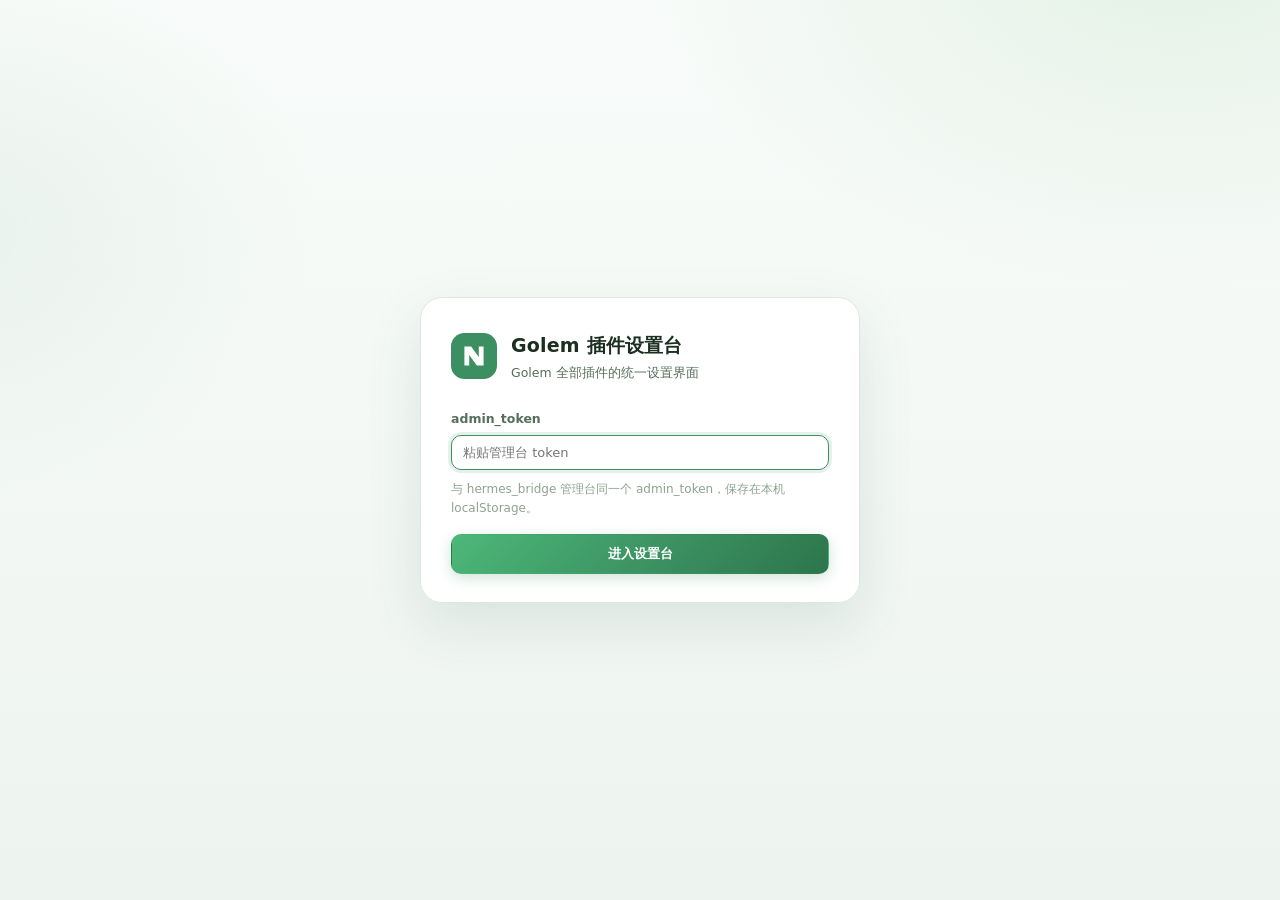
==== plugins/hermes_bridge/ui/golem.html @ 7a0e69f2 "✨ feat(hermes_bridge): 新增 Golem 插件设置台，重做档案页并支持查看群成员 - /ui/golem.html：全部插件的表单化设置；键级 splice 写盘，注释/顺序/未" ====
<!DOCTYPE html>
<html lang="zh-CN">
<head>
  <meta charset="utf-8" />
  <meta name="viewport" content="width=device-width, initial-scale=1" />
  <meta name="theme-color" content="#f5f9f6" />
  <meta name="color-scheme" content="light" />
  <title>Golem 插件设置台</title>
  <link rel="icon" href="data:image/svg+xml,%3Csvg xmlns='http://www.w3.org/2000/svg' viewBox='0 0 32 32'%3E%3Crect width='32' height='32' rx='8' fill='%233b8f60'/%3E%3Cpath d='M9 23V9h5l5 7V9h4v14h-5l-5-7v7z' fill='%23e8f6ec'/%3E%3C/svg%3E" />
  <link rel="stylesheet" href="golem.css" />
</head>
<body>
  <div id="login" class="login hidden">
    <div class="login-card">
      <div class="login-brand">
        <svg class="logo" viewBox="0 0 48 48" aria-hidden="true"><rect width="48" height="48" rx="14" fill="#3b8f60"/><path d="M14 34V14h7l8 11V14h5v20h-7l-8-11v11z" fill="#fff"/></svg>
        <div>
          <h1>Golem 插件设置台</h1>
          <p id="login-listen">Golem 全部插件的统一设置界面</p>
        </div>
      </div>
      <form id="login-form" class="login-form" autocomplete="off">
        <label>
          admin_token
          <input id="login-token" type="password" placeholder="粘贴管理台 token" required spellcheck="false" autofocus />
        </label>
        <p class="login-hint">与 hermes_bridge 管理台同一个 admin_token，保存在本机 localStorage。</p>
        <div id="login-error" class="login-error hidden"></div>
        <button type="submit" class="btn primary block" id="btn-login">进入设置台</button>
      </form>
    </div>
  </div>

  <div id="app" class="app hidden">
    <header class="top">
      <div class="brand">
        <svg class="logo sm" viewBox="0 0 48 48" aria-hidden="true"><rect width="48" height="48" rx="14" fill="#3b8f60"/><path d="M14 34V14h7l8 11V14h5v20h-7l-8-11v11z" fill="#fff"/></svg>
        <div>
          <div class="t1">Golem 插件设置台</div>
          <div class="t2">Golem 全部插件的统一设置 · 由 hermes_bridge 提供入口，停用它本页不可用</div>
        </div>
      </div>
      <div class="top-actions">
        <span id="cfg-path" class="cfg-path" title="配置文件路径">—</span>
        <button type="button" class="btn ghost" id="btn-groups">群与联系人</button>
        <a class="btn ghost" href="/ui/" target="_blank" rel="noopener">hermes_bridge 管理台 ↗</a>
        <button type="button" class="btn ghost" id="btn-logout" title="清除本机保存的 token">退出</button>
      </div>
    </header>

    <div id="banner" class="banner hidden">
      <span id="banner-text"></span>
      <button type="button" class="btn sm" id="banner-btn" hidden>重新载入</button>
      <button type="button" class="banner-x" id="banner-close" aria-label="关闭">×</button>
    </div>

    <div class="body">
      <aside class="pside">
        <div class="pside-head">
          <input id="plugin-q" class="pside-q" type="search" placeholder="搜索插件…" aria-label="搜索插件" spellcheck="false" />
          <div id="chips-filter" class="chips-filter">
            <div class="fg" role="group" aria-label="按启用状态筛选">
              <button type="button" class="fchip active" data-group="state" data-filter="all">全部</button>
              <button type="button" class="fchip" data-group="state" data-filter="on">启用</button>
              <button type="button" class="fchip" data-group="state" data-filter="off">停用</button>
              <button type="button" class="fchip" data-group="state" data-filter="miss">缺 exe</button>
            </div>
            <div class="fg" role="group" aria-label="按权限模式筛选">
              <button type="button" class="fchip active" data-group="mode" data-filter="all">全部</button>
              <button type="button" class="fchip" data-group="mode" data-filter="black">黑名单</button>
              <button type="button" class="fchip" data-group="mode" data-filter="white">白名单</button>
            </div>
          </div>
        </div>
        <nav id="chips" class="chips" aria-label="插件列表"></nav>
      </aside>

      <main id="main">
        <section id="form-view" class="view">
          <div id="form-head" class="phead"></div>
          <div id="form-body" class="pbody"></div>
        </section>

        <section id="raw-view" class="view hidden">
          <div id="raw-head" class="phead"></div>
          <div class="raw-wrap">
            <textarea id="raw-text" spellcheck="false" wrap="off"></textarea>
            <p class="raw-hint">整段原文：增删键 / 数组元素只能用这里。保存同样走「只替换本段字节」，不影响其它段。</p>
          </div>
        </section>
      </main>
    </div>


    <footer class="savebar" id="savebar">
      <div class="sb-left">
        <span id="sb-plugin" class="sb-plugin">—</span>
        <span id="sb-dirty" class="sb-dirty">无改动</span>
        <span id="sb-note" class="sb-note"></span>
      </div>
      <div class="sb-right">
        <button type="button" class="btn ghost" id="btn-discard">放弃改动</button>
        <button type="button" class="btn primary" id="btn-save" disabled>保存</button>
      </div>
    </footer>

    <div id="groups" class="gview hidden" role="dialog" aria-modal="true" aria-labelledby="groups-title">
      <div class="gview-head">
        <div>
          <h2 id="groups-title">群与联系人</h2>
          <p id="groups-meta" class="gview-meta">来自 host 的缓存快照</p>
        </div>
        <div class="gview-actions">
          <input id="gsearch" class="gsearch" type="search" placeholder="搜索群名 / 群 ID / 成员" />
          <button type="button" class="btn ghost" id="groups-close">关闭</button>
        </div>
      </div>
      <div class="gview-body">
        <aside id="glist" class="glist"></aside>
        <div id="gdetail" class="gdetail"></div>
      </div>
    </div>

    <div id="toast" class="toast hidden"></div>
  </div>

  <script src="golem-schema.js"></script>
  <script src="golem.js"></script>
</body>
</html>
---- plugins/hermes_bridge/ui/golem.css ----
/* Golem 插件设置台 —— 独立版式，不复用管理台侧栏。
   配色与 hermes_bridge 管理台同一套绿，结构是「顶栏 + 左侧插件列表 + 右侧内容」，
   两个滚动区互相独立：左侧列表固定在视口内滚，右侧换插件后从头显示。 */
:root {
  color-scheme: light;
  --bg: #f5f9f6;
  --bg2: #eef4f0;
  --panel: #ffffff;
  --card: rgba(255, 255, 255, 0.94);
  --line: #dce8df;
  --line2: #c8d9cc;
  --text: #1a2e22;
  --dim: #566e5c;
  --faint: #8da392;
  --accent: #3b8f60;
  --accent2: #2d754c;
  --accent-bright: #4cb878;
  --accent-soft: rgba(59, 143, 96, 0.12);
  --accent-soft2: rgba(59, 143, 96, 0.06);
  --ok: #2d8a52;
  --ok-soft: rgba(45, 138, 82, 0.1);
  --bad: #c4564a;
  --bad-soft: rgba(196, 86, 74, 0.1);
  --warn: #c48828;
  --warn-soft: rgba(196, 136, 40, 0.12);
  --r: 16px;
  --rs: 10px;
  --font: "Inter", "Segoe UI", system-ui, -apple-system, "PingFang SC", "Microsoft YaHei", sans-serif;
  --mono: "JetBrains Mono", "Cascadia Code", ui-monospace, Consolas, monospace;
  --grad: linear-gradient(135deg, #4cb878 0%, #3b8f60 58%, #2d754c 100%);
  --shadow-sm: 0 2px 8px rgba(36, 95, 62, 0.05);
  --shadow-md: 0 8px 24px rgba(36, 95, 62, 0.07);
  --shadow-lg: 0 20px 56px rgba(36, 95, 62, 0.12);
  --savebar-h: 68px;
}

::selection { background: var(--accent-soft); color: var(--text); }
* { box-sizing: border-box; margin: 0; padding: 0; }
*, *:focus-visible { outline: none; }
:focus-visible { box-shadow: 0 0 0 3px var(--accent-soft); border-color: var(--accent) !important; }

html, body { height: 100%; }
body {
  font-family: var(--font);
  font-size: 14px;
  line-height: 1.6;
  color: var(--text);
  background:
    radial-gradient(ellipse 900px 600px at 92% -8%, rgba(140, 200, 150, 0.2), transparent 60%),
    radial-gradient(ellipse 700px 500px at -5% 25%, rgba(100, 170, 130, 0.1), transparent 55%),
    linear-gradient(180deg, #f8fbf9 0%, var(--bg) 40%, #edf3ef 100%);
  -webkit-font-smoothing: antialiased;
}
.hidden { display: none !important; }
code, pre, textarea, .mono { font-family: var(--mono); }

/* ---------- 登录 ---------- */
.login {
  min-height: 100%;
  display: grid;
  place-items: center;
  padding: 24px;
}
.login-card {
  width: min(440px, 100%);
  background: var(--card);
  border: 1px solid var(--line);
  border-radius: 22px;
  padding: 32px 30px 28px;
  box-shadow: var(--shadow-lg);
  backdrop-filter: blur(12px);
}
.login-brand { display: flex; gap: 14px; align-items: center; margin-bottom: 26px; }
.login-brand h1 { font-size: 19px; letter-spacing: 0.01em; }
.login-brand p { color: var(--dim); font-size: 12.5px; margin-top: 2px; }
.logo { width: 46px; height: 46px; flex: none; }
.logo.sm { width: 38px; height: 38px; border-radius: 11px; }
.login-form label { display: block; font-size: 12.5px; color: var(--dim); font-weight: 600; }
.login-form input {
  width: 100%;
  margin-top: 6px;
  padding: 11px 13px;
  border: 1px solid var(--line2);
  border-radius: var(--rs);
  background: #fff;
  font-size: 13.5px;
}
.login-hint { color: var(--faint); font-size: 12px; margin: 10px 0 16px; }
.login-error {
  background: var(--bad-soft);
  color: #943a2e;
  border-radius: var(--rs);
  padding: 9px 12px;
  font-size: 12.5px;
  margin-bottom: 14px;
}

/* ---------- 通用控件 ---------- */
.btn {
  display: inline-flex;
  align-items: center;
  justify-content: center;
  gap: 6px;
  height: 34px;
  padding: 0 14px;
  border-radius: var(--rs);
  border: 1px solid transparent;
  background: transparent;
  color: var(--dim);
  font-family: inherit;
  font-size: 13px;
  font-weight: 600;
  cursor: pointer;
  text-decoration: none;
  white-space: nowrap;
  transition: background 0.14s, color 0.14s, border-color 0.14s;
}
.btn:hover { background: var(--accent-soft2); color: var(--accent2); }
.btn.ghost { border-color: var(--line); background: rgba(255, 255, 255, 0.7); }
.btn.ghost:hover { border-color: var(--line2); background: #fff; color: var(--accent2); }
.btn.primary {
  background: var(--grad);
  color: #fff;
  box-shadow: 0 4px 14px rgba(59, 143, 96, 0.24);
}
.btn.primary:hover { filter: brightness(1.05); color: #fff; }
.btn.primary:disabled {
  background: #dde8e1;
  color: #9ab0a2;
  box-shadow: none;
  cursor: not-allowed;
  filter: none;
}
.btn.sm { height: 28px; padding: 0 10px; font-size: 12.5px; border-radius: 8px; }
.btn.block { width: 100%; height: 40px; }

input[type="text"], input[type="password"], input[type="url"], input[type="number"],
input[type="search"], select, textarea {
  width: 100%;
  padding: 9px 11px;
  border: 1px solid var(--line2);
  border-radius: var(--rs);
  background: #fff;
  color: var(--text);
  font-family: inherit;
  font-size: 13px;
  transition: border-color 0.14s;
}
input:disabled, select:disabled, textarea:disabled {
  background: #f4f8f5;
  color: var(--faint);
  cursor: not-allowed;
}
input.dirty, select.dirty, textarea.dirty {
  border-color: var(--accent-bright);
  background: #f7fdf9;
}
input.bad, select.bad, textarea.bad { border-color: var(--bad); background: #fdf7f6; }

/* ---------- 顶栏 ---------- */
.app {
  height: 100vh;
  display: flex;
  flex-direction: column;
  padding-bottom: var(--savebar-h);
}
.top {
  position: sticky;
  top: 0;
  z-index: 20;
  display: flex;
  align-items: center;
  gap: 18px;
  padding: 14px 26px;
  background: rgba(250, 253, 251, 0.88);
  border-bottom: 1px solid var(--line);
  backdrop-filter: blur(14px);
}
.brand { display: flex; align-items: center; gap: 12px; min-width: 0; }
.brand .t1 { font-size: 15.5px; font-weight: 700; letter-spacing: 0.01em; }
.brand .t2 { font-size: 11.5px; color: var(--faint); }
.top-actions { margin-left: auto; display: flex; align-items: center; gap: 8px; min-width: 0; }
.cfg-path {
  font-family: var(--mono);
  font-size: 11.5px;
  color: var(--faint);
  max-width: 360px;
  overflow: hidden;
  text-overflow: ellipsis;
  white-space: nowrap;
  direction: rtl;
  text-align: right;
  padding-right: 4px;
}

/* ---------- 横幅 ---------- */
.banner {
  display: flex;
  align-items: center;
  gap: 12px;
  margin: 14px 26px 0;
  padding: 10px 14px;
  border-radius: var(--rs);
  background: var(--bad-soft);
  border: 1px solid rgba(196, 86, 74, 0.28);
  color: #943a2e;
  font-size: 12.5px;
}
.banner.warn { background: var(--warn-soft); border-color: rgba(196, 136, 40, 0.3); color: #8a5f18; }
.banner.ok { background: var(--ok-soft); border-color: rgba(45, 138, 82, 0.26); color: var(--ok); }
.banner .btn { border-color: currentColor; color: inherit; margin-left: auto; }
.banner-x {
  border: 0; background: transparent; color: inherit; font-size: 18px;
  cursor: pointer; line-height: 1; opacity: 0.6; padding: 0 2px;
}
.banner-x:hover { opacity: 1; }

/* ---------- 主体：左插件列表 + 右内容，各自独立滚动 ---------- */
.body {
  flex: 1;
  min-height: 0;
  display: grid;
  grid-template-columns: 250px minmax(0, 1fr);
}
.pside {
  min-height: 0;
  min-width: 0;
  display: flex;
  flex-direction: column;
  border-right: 1px solid var(--line);
  background: rgba(250, 253, 251, 0.6);
}
.pside-head { padding: 12px 12px 6px; flex: none; }
.pside-q {
  width: 100%;
  padding: 7px 10px;
  border: 1px solid var(--line);
  border-radius: 9px;
  background: #fff;
  font-family: inherit;
  font-size: 12.5px;
}
.pside-q:focus-visible { border-color: var(--accent) !important; }

/* 筛选行：两组各自一排，组内可换行（232px 侧栏一行放不下 5 个按钮） */
.chips-filter {
  display: flex;
  flex-direction: column;
  gap: 4px;
  margin-top: 8px;
}
.chips-filter .fg {
  display: flex;
  flex-wrap: wrap;
  gap: 3px;
}
.fchip {
  flex: none;
  display: inline-flex;
  align-items: center;
  gap: 3px;
  height: 23px;
  padding: 0 5px;
  border: 1px solid var(--line);
  border-radius: 999px;
  background: #fff;
  color: var(--dim);
  font-family: inherit;
  font-size: 10.5px;
  font-weight: 600;
  cursor: pointer;
  white-space: nowrap;
  transition: background 0.14s, color 0.14s, border-color 0.14s;
}
.fchip:hover { border-color: var(--accent); color: var(--accent2); }
.fchip.active { background: var(--accent); border-color: var(--accent); color: #fff; }
.fchip .n { font-family: var(--mono); font-size: 9.5px; opacity: 0.7; font-weight: 500; }
.fchip.active .n { opacity: 0.9; }
.fchip.zero { opacity: 0.45; }
/* 第二组（权限模式）与第一组之间给一条细分隔，避免看成同一条筛选 */
.chips-filter .fg + .fg { padding-top: 4px; border-top: 1px dashed var(--line); }

/* 插件列表：纵向、可滚、两行一条
   第一行 圆点 + 名字 + 版本，第二行小字状态（白名单/黑名单 · 已停用 · 缺 exe）。
   单行塞不下：232px 侧栏里加两个标签就会把 reread 的名字挤到只剩一个字母。 */
.chips {
  flex: 1;
  min-height: 0;
  overflow-y: auto;
  overflow-x: hidden;
  display: flex;
  flex-direction: column;
  gap: 2px;
  padding: 4px 8px 14px;
}
.chip {
  display: grid;
  grid-template-columns: 6px minmax(0, 1fr) auto;
  grid-template-areas:
    "dot nm v"
    ".   sub sub";
  align-items: center;
  column-gap: 8px;
  row-gap: 1px;
  width: 100%;
  padding: 7px 10px;
  border: 1px solid transparent;
  border-radius: var(--rs);
  background: transparent;
  color: var(--dim);
  font-family: inherit;
  font-size: 13px;
  font-weight: 600;
  text-align: left;
  cursor: pointer;
  transition: background 0.14s, color 0.14s, border-color 0.14s;
}
.chip:hover { background: var(--accent-soft2); color: var(--accent2); }
.chip.active {
  background: #fff;
  border-color: var(--line);
  color: var(--accent2);
  font-weight: 700;
  box-shadow: var(--shadow-sm);
}
.chip .nm {
  grid-area: nm;
  overflow: hidden;
  text-overflow: ellipsis;
  white-space: nowrap;
  line-height: 1.35;
}
.chip .v {
  grid-area: v;
  font-family: var(--mono);
  font-size: 10px;
  opacity: 0.62;
  font-weight: 500;
  white-space: nowrap;
}
/* 第二行状态：小字、灰、可省略；空的话整行不占高度 */
.chip .sub {
  grid-area: sub;
  display: flex;
  flex-wrap: nowrap;
  align-items: center;
  gap: 0 3px;
  min-height: 0;
  font-size: 10.5px;
  font-weight: 500;
  color: var(--faint);
  line-height: 1.5;
  overflow: hidden;
  white-space: nowrap;
  text-overflow: ellipsis;
}
.chip .sub:empty { display: none; }
.chip .sub .sep { opacity: 0.4; padding: 0 1px; }
.chip .st.mode.wl { color: var(--accent2); font-weight: 700; }
.chip .st.bad { color: var(--warn); font-weight: 700; }
.chip .st.off { color: #7d8b82; }
.chip .dot {
  grid-area: dot;
  width: 6px; height: 6px; border-radius: 50%;
  background: var(--ok); flex: none;
}
/* exe 在、但配置里 enable=false：空心圈，和「真的没有」区分开 */
.chip .dot.off {
  background: transparent;
  box-shadow: inset 0 0 0 1.5px #9aa8a0;
}
.chip .dot.miss { background: var(--warn); }
.chip.is-off .nm { color: var(--faint); }
.chip.is-off.active .nm { color: var(--dim); }
.chip-empty { color: var(--faint); font-size: 12px; padding: 10px; }

/* ---------- 主区 ---------- */
main {
  min-height: 0;
  overflow-y: auto;
  overflow-x: hidden;
  padding: 16px 26px 30px;
}
.view { max-width: 1120px; margin: 0 auto; }

.phead {
  display: flex;
  align-items: flex-start;
  gap: 16px;
  padding: 16px 20px;
  margin-bottom: 14px;
  background: var(--card);
  border: 1px solid var(--line);
  border-radius: var(--r);
  box-shadow: var(--shadow-sm);
}
.phead .htext { flex: 1; min-width: 0; }
.phead h2 { font-size: 17px; letter-spacing: 0.01em; }
.phead .ver {
  font-family: var(--mono);
  font-size: 11px;
  color: var(--accent2);
  background: var(--accent-soft);
  border-radius: 999px;
  padding: 2px 9px;
  margin-left: 9px;
  vertical-align: 2px;
  font-weight: 600;
}
.phead .desc { color: var(--dim); font-size: 12.5px; margin-top: 5px; }
.phead .meta { color: var(--faint); font-size: 11.5px; margin-top: 6px; }
.phead .meta code { font-size: 11px; }
.tabs { display: flex; gap: 4px; background: var(--bg2); padding: 3px; border-radius: 11px; flex: none; }
.tabs button {
  border: 0; background: transparent; padding: 6px 14px; border-radius: 8px;
  font-family: inherit; font-size: 12.5px; font-weight: 600; color: var(--dim);
  cursor: pointer;
}
.tabs button.active { background: #fff; color: var(--accent2); box-shadow: var(--shadow-sm); }

.pbody { display: flex; flex-direction: column; gap: 14px; }

/* ---------- 分组卡 ---------- */
.card {
  background: var(--card);
  border: 1px solid var(--line);
  border-radius: var(--r);
  box-shadow: var(--shadow-sm);
  overflow: hidden;
}
.card-h {
  display: flex;
  align-items: baseline;
  gap: 10px;
  padding: 13px 20px;
  border-bottom: 1px solid var(--line);
  background: rgba(245, 250, 247, 0.6);
}
.card-h h3 { font-size: 13.5px; letter-spacing: 0.02em; }
.card-h .hint { color: var(--faint); font-size: 11.5px; }
.card-h .count {
  margin-left: auto; font-size: 11.5px; color: var(--faint);
  font-family: var(--mono);
}
.card-b { padding: 6px 20px 14px; }

/* ---------- 字段 ---------- */
.field {
  display: grid;
  grid-template-columns: 220px minmax(0, 1fr);
  gap: 8px 22px;
  padding: 13px 0;
  border-bottom: 1px dashed var(--line);
}
.field:last-child { border-bottom: 0; }
.field-label { padding-top: 6px; }
.field-label .lab { font-size: 13px; font-weight: 600; color: var(--text); }
.field-label .k {
  display: block; font-family: var(--mono); font-size: 10.5px;
  color: var(--faint); margin-top: 2px; word-break: break-all;
}
.field-ctl { min-width: 0; }
.field-help { color: var(--faint); font-size: 11.5px; margin-top: 6px; line-height: 1.55; }
.field-err { color: var(--bad); font-size: 11.5px; margin-top: 6px; }
.field-ctl .unit { color: var(--faint); font-size: 11.5px; margin-left: 7px; }
.field.ro { opacity: 0.66; }

.row2 { display: flex; gap: 10px; align-items: center; }
.row2 > input { flex: 1; }
.inline-num { display: flex; align-items: center; gap: 0; }
.inline-num input { max-width: 220px; }

/* switch */
.switch { display: inline-flex; align-items: center; gap: 10px; cursor: pointer; user-select: none; }
.switch input { position: absolute; opacity: 0; width: 0; height: 0; }
.switch .track {
  width: 42px; height: 24px; border-radius: 999px; background: #cfdcd3;
  position: relative; transition: background 0.16s; flex: none;
}
.switch .track::after {
  content: ""; position: absolute; top: 3px; left: 3px;
  width: 18px; height: 18px; border-radius: 50%;
  background: #fff; box-shadow: 0 1px 3px rgba(0, 0, 0, 0.16);
  transition: transform 0.16s;
}
.switch input:checked + .track { background: var(--accent); }
.switch input:checked + .track::after { transform: translateX(18px); }
.switch input:disabled + .track { opacity: 0.5; }
.switch .lbl { font-size: 12.5px; color: var(--dim); }
.switch input:focus-visible + .track { box-shadow: 0 0 0 3px var(--accent-soft); }

/* chips 型多选（tags / recipients） */
.tagbox {
  border: 1px solid var(--line2);
  border-radius: var(--rs);
  background: #fff;
  padding: 7px 8px;
  display: flex;
  flex-wrap: wrap;
  gap: 6px;
  align-items: center;
  min-height: 40px;
  position: relative;
}
.tagbox.dirty { border-color: var(--accent-bright); background: #f7fdf9; }
.tagbox.bad { border-color: var(--bad); }
.tag {
  display: inline-flex; align-items: center; gap: 6px;
  background: var(--accent-soft); color: var(--accent2);
  border-radius: 7px; padding: 3px 8px; font-size: 12px;
  max-width: 100%;
}
.tag .tname { overflow: hidden; text-overflow: ellipsis; white-space: nowrap; }
.tag .tid { font-family: var(--mono); font-size: 10px; opacity: 0.7; }
.tag button {
  border: 0; background: transparent; color: inherit;
  cursor: pointer; font-size: 14px; line-height: 1; opacity: 0.55; padding: 0;
}
.tag button:hover { opacity: 1; }
.tagbox input {
  border: 0; flex: 1; min-width: 130px; padding: 4px 4px;
  background: transparent; font-size: 12.5px;
}
.tagbox input:focus-visible { box-shadow: none; }
.sug {
  position: absolute;
  left: 0; right: 0; top: calc(100% + 4px);
  z-index: 40;
  max-height: 260px;
  overflow: auto;
  background: #fff;
  border: 1px solid var(--line2);
  border-radius: var(--rs);
  box-shadow: var(--shadow-md);
  padding: 4px;
}
.sug-row {
  display: flex; align-items: baseline; gap: 8px;
  padding: 6px 9px; border-radius: 7px; cursor: pointer;
  font-size: 12.5px;
}
.sug-row:hover, .sug-row.on { background: var(--accent-soft); }
.sug-row.none { color: var(--faint); cursor: default; }
.sug-row.none:hover { background: transparent; }
.sug-row .sname { font-weight: 600; }
.sug-row .skind {
  font-size: 10px; padding: 0 6px; border-radius: 999px;
  background: var(--bg2); color: var(--faint);
}
.sug-row .sid {
  margin-left: auto; font-family: var(--mono); font-size: 10.5px; color: var(--faint);
  overflow: hidden; text-overflow: ellipsis; white-space: nowrap; max-width: 52%;
}

/* 列表项（provider / 规则 / 任务） */
.item {
  border: 1px solid var(--line);
  border-radius: var(--rs);
  margin: 12px 0 0;
  background: #fff;
}
.item:first-child { margin-top: 6px; }
.item-h {
  display: flex; align-items: center; gap: 10px;
  padding: 9px 14px;
  border-bottom: 1px solid var(--line);
  background: rgba(245, 250, 247, 0.7);
  border-radius: var(--rs) var(--rs) 0 0;
  cursor: pointer;
}
.item-h .name { font-weight: 700; font-size: 13px; }
.item-h .sub { font-family: var(--mono); font-size: 11px; color: var(--faint); }
.item-h .caret { margin-left: auto; color: var(--faint); font-size: 11px; transition: transform 0.14s; }
.item.collapsed .caret { transform: rotate(-90deg); }
.item.collapsed .item-b { display: none; }
.item-b { padding: 2px 14px 12px; }
.item-b .field { grid-template-columns: 190px minmax(0, 1fr); }
.item-b .field:first-child { padding-top: 8px; }
.empty-item { color: var(--faint); font-size: 12.5px; padding: 12px 4px; }

/* 未识别键 */
.unknown-list { display: flex; flex-direction: column; gap: 4px; }
.unknown-row {
  display: flex; gap: 12px; align-items: baseline;
  font-family: var(--mono); font-size: 11.5px;
  padding: 5px 0; border-bottom: 1px dashed var(--line);
}
.unknown-row .uid { color: var(--text); word-break: break-all; }
.unknown-row .uraw { color: var(--faint); margin-left: auto; max-width: 55%; overflow: hidden; text-overflow: ellipsis; white-space: nowrap; }
.unknown-row button { border: 0; background: transparent; color: var(--accent2); cursor: pointer; font-size: 11.5px; font-family: inherit; }

/* ---------- 原文页 ---------- */
.raw-wrap { background: var(--card); border: 1px solid var(--line); border-radius: var(--r); padding: 14px; box-shadow: var(--shadow-sm); }
#raw-text {
  min-height: 60vh;
  resize: vertical;
  font-size: 12.5px;
  line-height: 1.65;
  tab-size: 2;
  white-space: pre;
  overflow: auto;
}
.raw-hint { color: var(--faint); font-size: 11.5px; margin-top: 9px; }

/* ---------- 底部保存条 ---------- */
.savebar {
  position: fixed;
  left: 0; right: 0; bottom: 0;
  z-index: 30;
  height: var(--savebar-h);
  display: flex;
  align-items: center;
  gap: 16px;
  padding: 0 26px;
  background: rgba(250, 253, 251, 0.94);
  border-top: 1px solid var(--line);
  backdrop-filter: blur(14px);
}
.sb-left { display: flex; align-items: center; gap: 14px; min-width: 0; }
.sb-plugin { font-weight: 700; font-size: 13px; }
.sb-dirty { font-size: 12.5px; color: var(--faint); }
.sb-dirty.on { color: var(--accent2); font-weight: 600; }
.sb-note { font-size: 11.5px; color: var(--faint); overflow: hidden; text-overflow: ellipsis; white-space: nowrap; }
.sb-right { margin-left: auto; display: flex; gap: 8px; }

/* ---------- 群/联系人浮层 ---------- */
.gview {
  position: fixed;
  inset: 0;
  z-index: 60;
  background: rgba(18, 34, 24, 0.34);
  backdrop-filter: blur(3px);
  display: flex;
  flex-direction: column;
  padding: 4vh 4vw;
}
.gview-head {
  display: flex; align-items: center; gap: 18px;
  background: var(--panel);
  border-radius: var(--r) var(--r) 0 0;
  padding: 16px 22px;
  border-bottom: 1px solid var(--line);
}
.gview-head h2 { font-size: 16px; }
.gview-meta { color: var(--faint); font-size: 11.5px; margin-top: 2px; }
.gview-actions { margin-left: auto; display: flex; gap: 8px; align-items: center; }
.gsearch { width: 280px; }
.gview-body {
  flex: 1;
  display: grid;
  grid-template-columns: 320px minmax(0, 1fr);
  min-height: 0;
  background: var(--panel);
  border-radius: 0 0 var(--r) var(--r);
  overflow: hidden;
}
.glist { border-right: 1px solid var(--line); overflow: auto; padding: 8px; }
.glist .gsec { font-size: 11px; color: var(--faint); text-transform: uppercase; letter-spacing: 0.06em; padding: 10px 10px 4px; }
.grow {
  display: flex; align-items: center; gap: 10px;
  padding: 9px 10px; border-radius: var(--rs); cursor: pointer;
  font-size: 13px;
}
.grow:hover { background: var(--accent-soft2); }
.grow.active { background: var(--accent-soft); color: var(--accent2); font-weight: 600; }
.grow .gname { overflow: hidden; text-overflow: ellipsis; white-space: nowrap; }
.grow .gnum { margin-left: auto; font-family: var(--mono); font-size: 10.5px; color: var(--faint); flex: none; }
.gdetail { overflow: auto; padding: 18px 22px; }
.gd-head h3 { font-size: 15px; }
.gd-head .gid { font-family: var(--mono); font-size: 11.5px; color: var(--faint); word-break: break-all; margin-top: 3px; }
.gd-stats { display: flex; flex-wrap: wrap; gap: 8px; margin: 14px 0 18px; }
.gd-stat {
  background: var(--bg2); border-radius: var(--rs);
  padding: 7px 12px; font-size: 12px; color: var(--dim);
}
.gd-stat b { color: var(--text); font-family: var(--mono); font-size: 12.5px; }
.member-list { display: flex; flex-direction: column; }
.member {
  display: flex; align-items: center; gap: 10px;
  padding: 8px 4px; border-bottom: 1px dashed var(--line); font-size: 12.5px;
}
.member .mname { font-weight: 600; }
.member .mmeta { color: var(--faint); font-family: var(--mono); font-size: 10.5px; }
.member .mbadge {
  font-size: 10px; padding: 1px 7px; border-radius: 999px;
  background: var(--accent-soft); color: var(--accent2); font-weight: 600;
}
.member .mbadge.owner { background: var(--warn-soft); color: #8a5f18; }
.member .mright { margin-left: auto; color: var(--faint); font-size: 11px; text-align: right; }
.gd-empty { color: var(--faint); font-size: 12.5px; padding: 20px 0; }

/* ---------- toast ---------- */
.toast {
  position: fixed;
  left: 50%;
  bottom: calc(var(--savebar-h) + 18px);
  transform: translateX(-50%);
  z-index: 90;
  background: #22402e;
  color: #e8f6ec;
  border-radius: 999px;
  padding: 9px 18px;
  font-size: 12.5px;
  box-shadow: var(--shadow-md);
  max-width: min(720px, 90vw);
}
.toast.err { background: #7d2f27; }
.toast.warn { background: #7a5a17; }

/* ---------- 窄屏 ---------- */
@media (max-width: 900px) {
  .top { flex-wrap: wrap; gap: 10px; padding: 12px 16px; }
  .top-actions { margin-left: 0; width: 100%; flex-wrap: wrap; }
  .cfg-path { max-width: 100%; }
  /* 窄屏：插件列表变成顶部一条可横滑的列表，内容继续独立滚动 */
  .body { grid-template-columns: minmax(0, 1fr); grid-template-rows: auto minmax(0, 1fr); }
  .pside { border-right: 0; border-bottom: 1px solid var(--line); flex: none; }
  .pside-head { padding: 10px 16px 4px; }
  .chips {
    flex-direction: row;
    flex-wrap: nowrap;
    gap: 6px;
    padding: 4px 16px 10px;
    overflow-x: auto;
    overflow-y: hidden;
    scrollbar-width: thin;
  }
  /* 窄屏列表是横条：两行版式放不下，退回单行 + 悬停看状态 */
  .chip {
    flex: none;
    width: auto;
    display: flex;
    align-items: center;
    gap: 6px;
    padding: 0 12px;
    height: 30px;
    border-color: var(--line);
    border-radius: 999px;
    background: rgba(255, 255, 255, 0.78);
  }
  .chip .sub { display: none; }
  main { padding: 10px 16px 24px; }
  .field { grid-template-columns: 1fr; gap: 6px; }
  .field-label { padding-top: 0; }
  .savebar { padding: 0 16px; height: auto; min-height: var(--savebar-h); flex-wrap: wrap; gap: 8px; }
  .gview { padding: 0; }
  .gview-body { grid-template-columns: 1fr; }
  .glist { max-height: 38vh; border-right: 0; border-bottom: 1px solid var(--line); }
  .gsearch { width: 160px; }
}
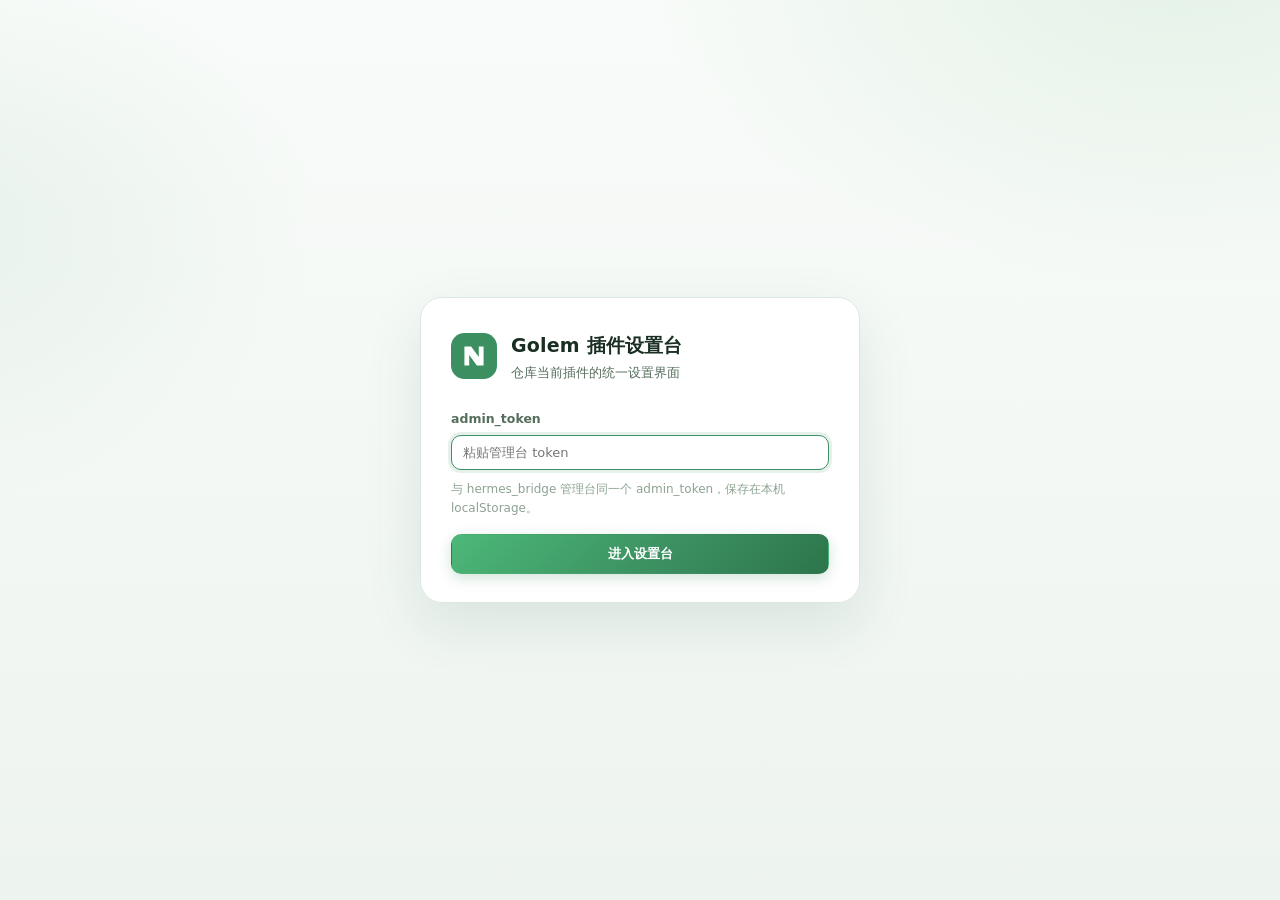
==== commit 0e71e1c1: "✨ feat(hermes_bridge): 管理台/设置台体验优化（白名单分栏、未保存保护、移动端抽屉导航） - 白名单页改左右分栏：左白名单右可添加，候选列表滤掉已加入条目，两栏联动刷新（静默、保" ====
--- a/plugins/hermes_bridge/ui/golem.html
+++ b/plugins/hermes_bridge/ui/golem.html
@@ -16,7 +16,7 @@
         <svg class="logo" viewBox="0 0 48 48" aria-hidden="true"><rect width="48" height="48" rx="14" fill="#3b8f60"/><path d="M14 34V14h7l8 11V14h5v20h-7l-8-11v11z" fill="#fff"/></svg>
         <div>
           <h1>Golem 插件设置台</h1>
-          <p id="login-listen">Golem 全部插件的统一设置界面</p>
+          <p id="login-listen">仓库当前插件的统一设置界面</p>
         </div>
       </div>
       <form id="login-form" class="login-form" autocomplete="off">
@@ -37,7 +37,7 @@
         <svg class="logo sm" viewBox="0 0 48 48" aria-hidden="true"><rect width="48" height="48" rx="14" fill="#3b8f60"/><path d="M14 34V14h7l8 11V14h5v20h-7l-8-11v11z" fill="#fff"/></svg>
         <div>
           <div class="t1">Golem 插件设置台</div>
-          <div class="t2">Golem 全部插件的统一设置 · 由 hermes_bridge 提供入口，停用它本页不可用</div>
+          <div class="t2">仓库当前插件的统一设置 · 由 hermes_bridge 提供入口，停用它本页不可用 · 过渡方案：Golem 总控未立项，先以此页代替</div>
         </div>
       </div>
       <div class="top-actions">
@@ -67,8 +67,8 @@
             </div>
             <div class="fg" role="group" aria-label="按权限模式筛选">
               <button type="button" class="fchip active" data-group="mode" data-filter="all">全部</button>
-              <button type="button" class="fchip" data-group="mode" data-filter="black">黑名单</button>
-              <button type="button" class="fchip" data-group="mode" data-filter="white">白名单</button>
+              <button type="button" class="fchip" data-group="mode" data-filter="black">黑名单模式</button>
+              <button type="button" class="fchip" data-group="mode" data-filter="white">白名单模式</button>
             </div>
           </div>
         </div>
@@ -122,6 +122,18 @@
     </div>
 
     <div id="toast" class="toast hidden"></div>
+
+    <!-- 样式化确认弹窗：与管理台 askConfirm 同一套语义，替代原生 confirm() -->
+    <div id="confirm" class="gconfirm hidden" hidden>
+      <div class="gconfirm-card" role="dialog" aria-modal="true" aria-labelledby="confirm-title">
+        <h2 id="confirm-title">确认</h2>
+        <p id="confirm-msg"></p>
+        <div class="gconfirm-actions">
+          <button type="button" class="btn ghost" id="confirm-cancel">取消</button>
+          <button type="button" class="btn primary" id="confirm-ok">确认</button>
+        </div>
+      </div>
+    </div>
   </div>
 
   <script src="golem-schema.js"></script>
--- a/plugins/hermes_bridge/ui/golem.css
+++ b/plugins/hermes_bridge/ui/golem.css
@@ -706,6 +706,48 @@
 }
 .toast.err { background: #7d2f27; }
 .toast.warn { background: #7a5a17; }
+
+/* ---------- 确认弹窗（替代原生 confirm，与管理台同一套语义） ---------- */
+.gconfirm {
+  position: fixed;
+  inset: 0;
+  z-index: 80;
+  display: grid;
+  place-items: center;
+  padding: 24px;
+  background: rgba(18, 34, 24, 0.34);
+  backdrop-filter: blur(6px);
+  animation: gfadeIn .18s ease;
+}
+@keyframes gfadeIn {
+  from { opacity: 0; }
+  to { opacity: 1; }
+}
+.gconfirm-card {
+  width: min(440px, 100%);
+  background: var(--panel);
+  border: 1px solid var(--line);
+  border-radius: var(--r);
+  box-shadow: var(--shadow-lg);
+  padding: 20px 22px;
+}
+.gconfirm-card h2 {
+  margin: 0 0 12px;
+  font-size: 16px;
+  letter-spacing: 0.01em;
+}
+.gconfirm-card p {
+  margin: 0 0 18px;
+  color: var(--dim);
+  font-size: 13px;
+  line-height: 1.7;
+  white-space: pre-line; /* 消息里的 \n 保留换行 */
+}
+.gconfirm-actions {
+  display: flex;
+  justify-content: flex-end;
+  gap: 8px;
+}
 
 /* ---------- 窄屏 ---------- */
 @media (max-width: 900px) {
